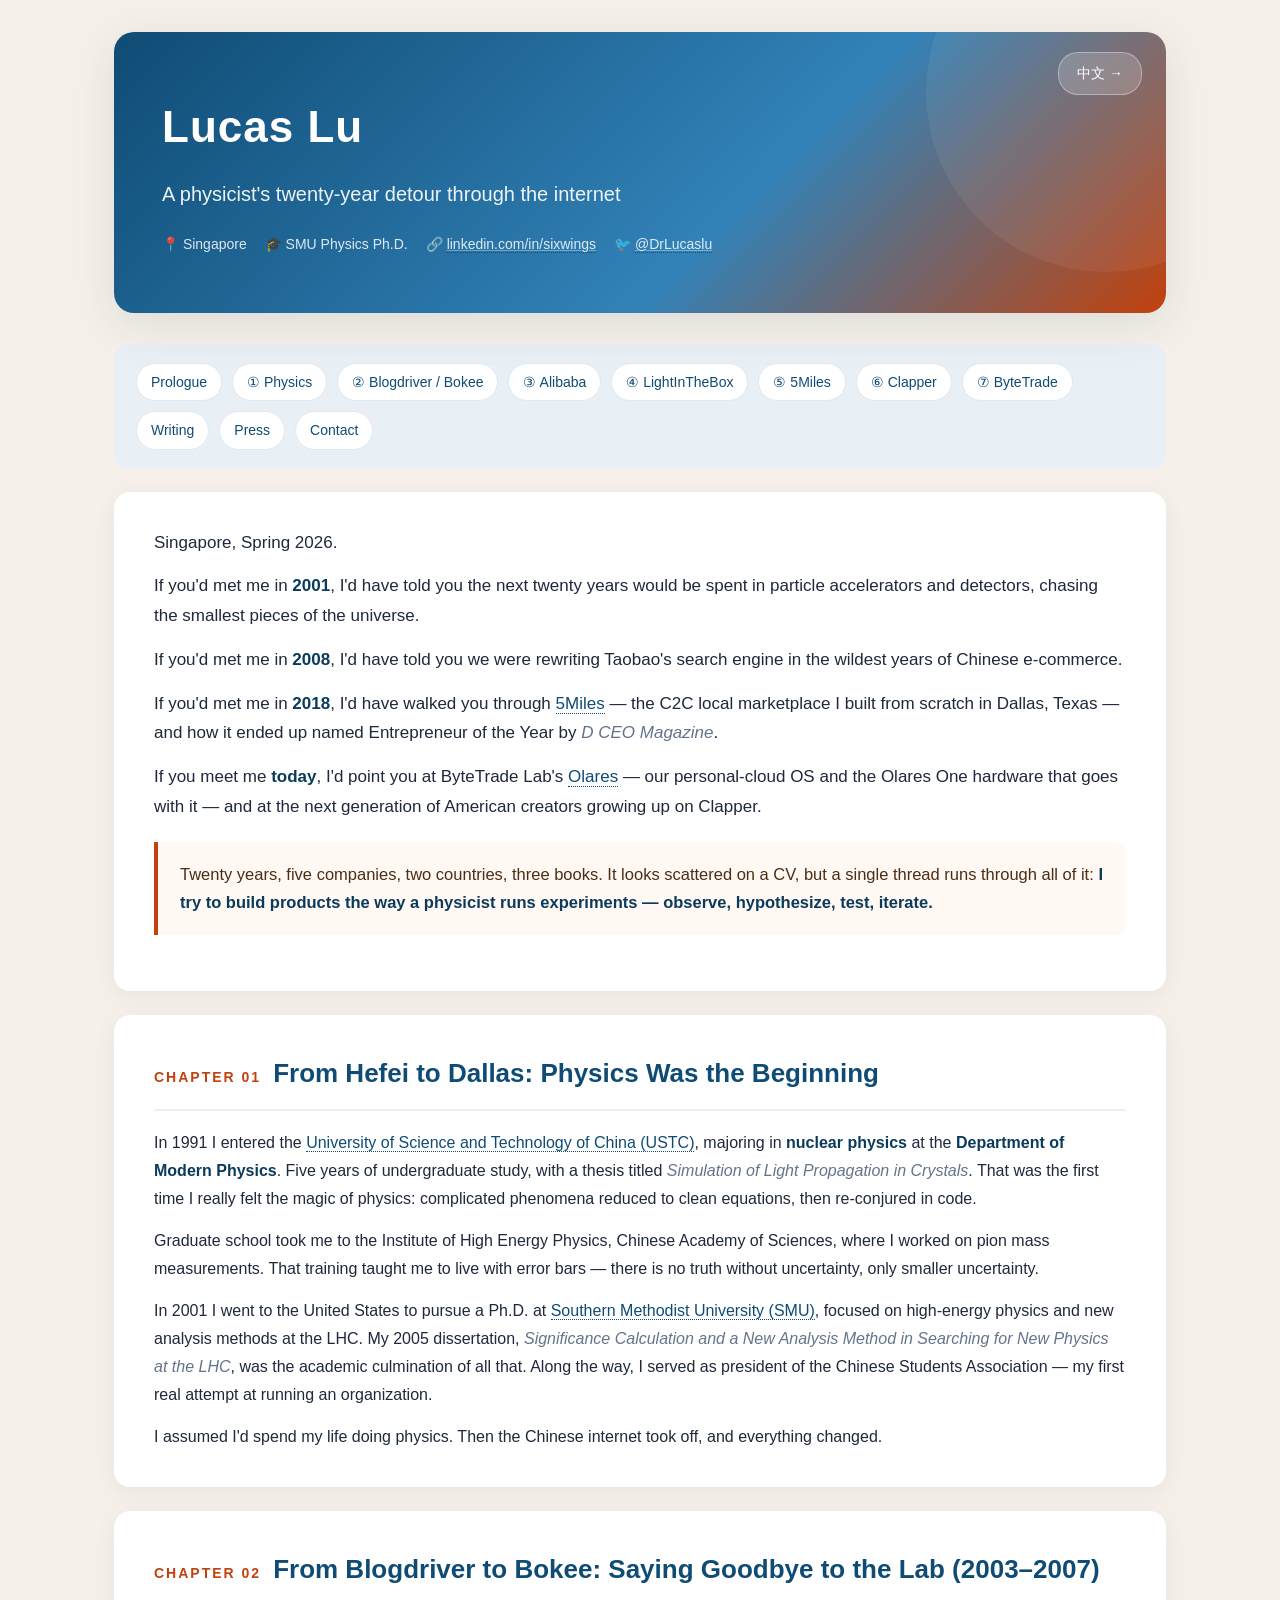
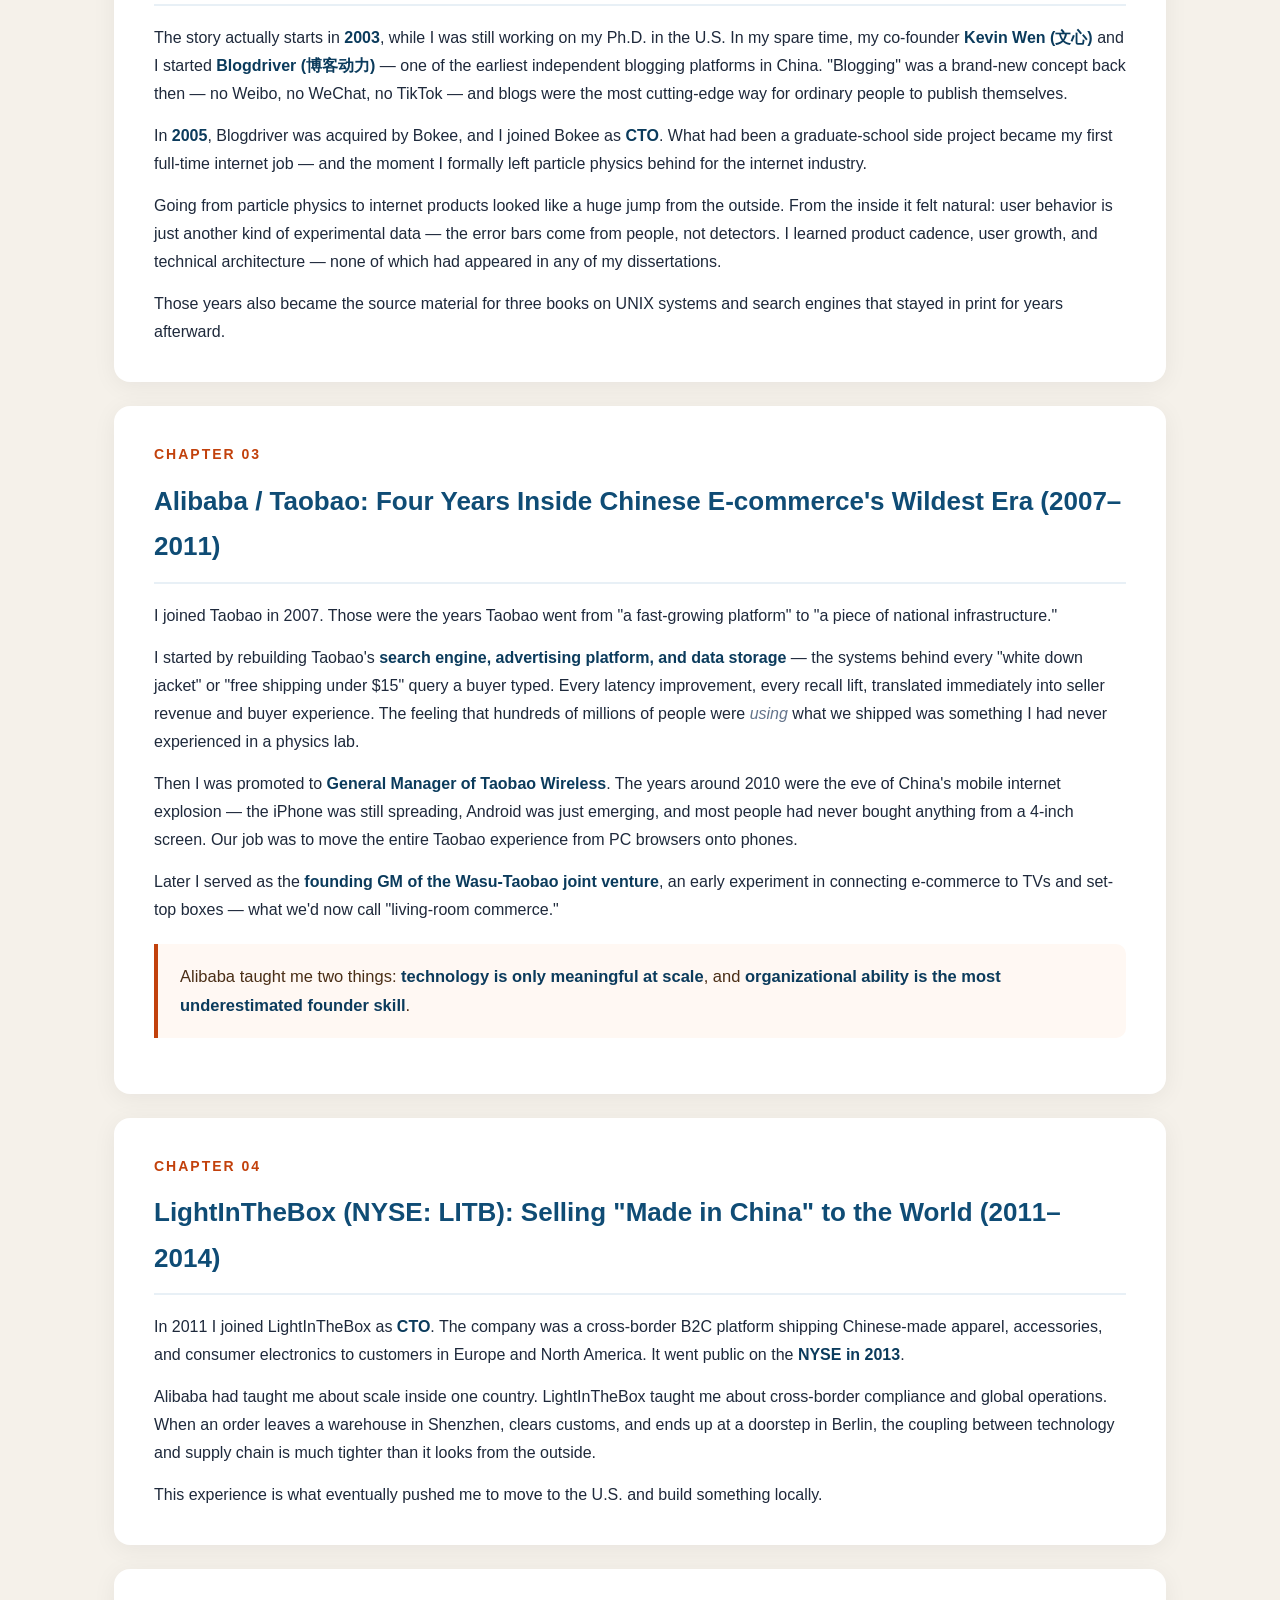
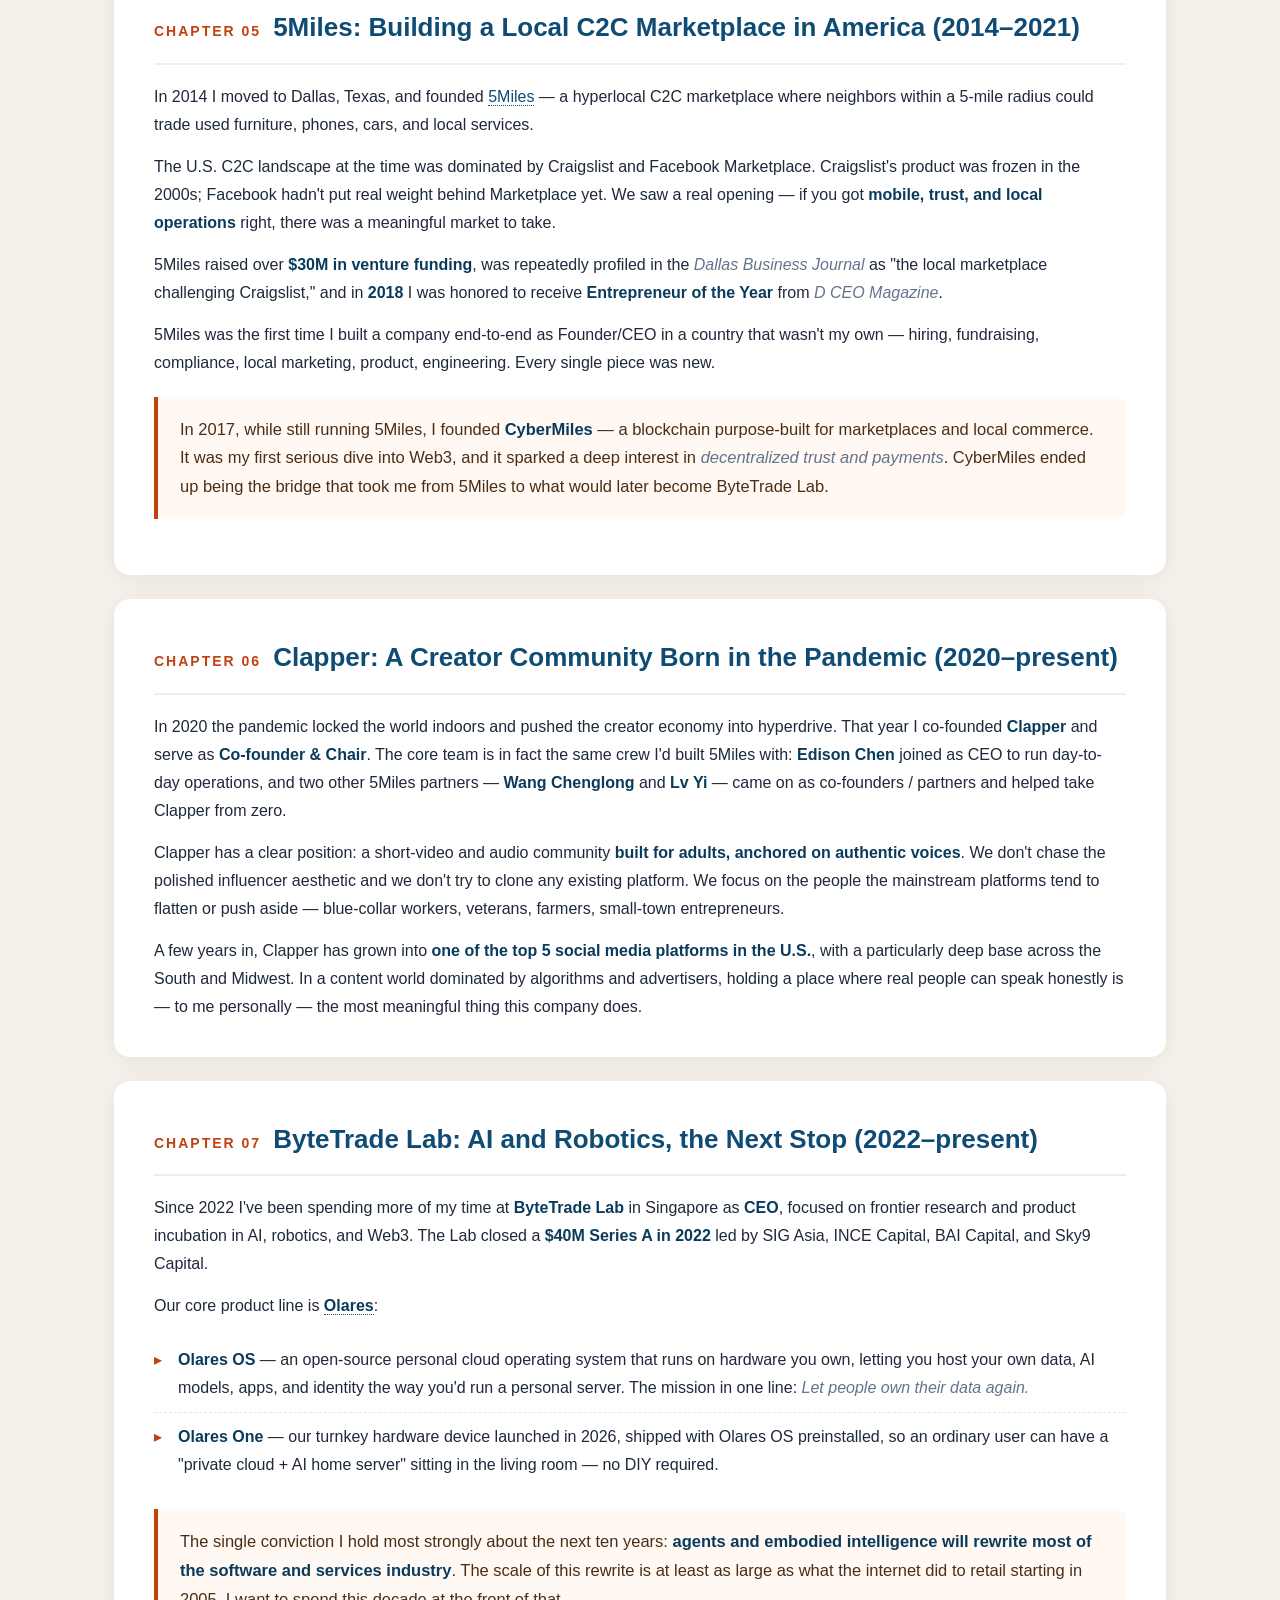
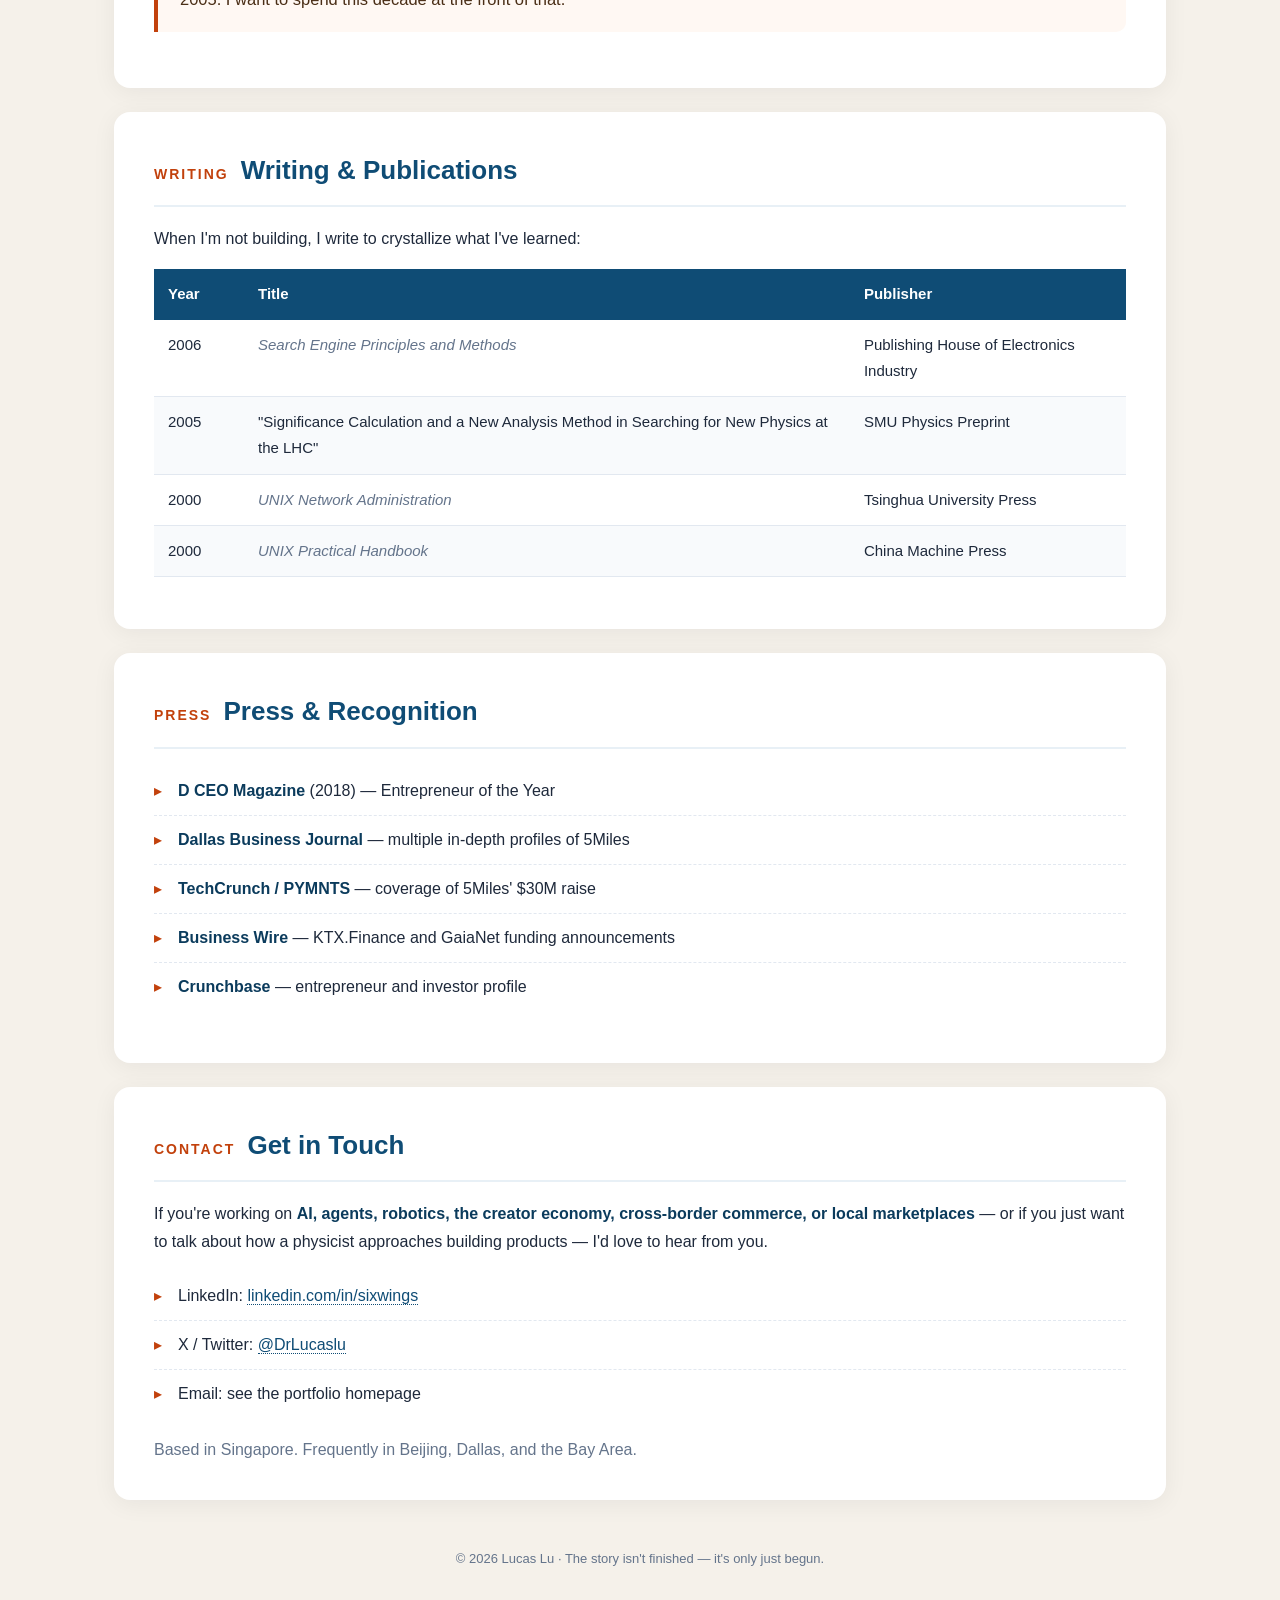
==== lucas_portfolio_en.html @ d69ab8c5 "Rewrite portfolio in storytelling form (zh + en) - New homepage (index.html) is the Chinese narrativ" ====
<!DOCTYPE html>
<html lang="en">
<head>
<meta charset="UTF-8">
<meta name="viewport" content="width=device-width, initial-scale=1.0">
<title>Lucas Lu — A Physicist's Twenty-Year Detour Through the Internet</title>
<style>
  :root {
    --bg: #f5f1ea;
    --card: #ffffff;
    --text: #1e293b;
    --muted: #64748b;
    --accent: #0f4c75;
    --accent-soft: #e8f0f6;
    --accent-2: #c2410c;
    --border: #e2e8f0;
    --shadow: 0 4px 24px rgba(15,23,42,0.06);
    --shadow-strong: 0 12px 48px rgba(15,23,42,0.10);
  }
  * { box-sizing: border-box; }
  html { scroll-behavior: smooth; }
  body {
    margin: 0;
    font-family: -apple-system, BlinkMacSystemFont, "Segoe UI", "PingFang SC", "Microsoft YaHei", "Noto Sans SC", sans-serif;
    background: var(--bg);
    color: var(--text);
    line-height: 1.75;
    font-size: 16px;
  }
  .container { max-width: 1100px; margin: 0 auto; padding: 32px 24px 80px; }

  .hero {
    background: linear-gradient(135deg, #0f4c75 0%, #3282b8 60%, #c2410c 100%);
    color: #fff;
    border-radius: 20px;
    padding: 56px 48px;
    box-shadow: var(--shadow-strong);
    margin-bottom: 32px;
    position: relative;
    overflow: hidden;
  }
  .hero::after {
    content: "";
    position: absolute;
    right: -120px;
    top: -120px;
    width: 360px;
    height: 360px;
    border-radius: 50%;
    background: rgba(255,255,255,0.06);
    pointer-events: none;
    z-index: 1;
  }
  .hero > * { position: relative; z-index: 2; }
  .hero h1 {
    font-size: 44px;
    margin: 0 0 12px;
    letter-spacing: 1px;
    font-weight: 700;
  }
  .hero .subtitle {
    font-size: 20px;
    opacity: 0.92;
    margin: 0 0 20px;
    font-weight: 300;
  }
  .hero .meta {
    font-size: 14px;
    opacity: 0.85;
    display: flex;
    flex-wrap: wrap;
    gap: 18px;
  }
  .hero .meta a {
    color: #fff;
    text-decoration: underline;
    text-decoration-color: rgba(255,255,255,0.4);
  }
  .lang-switch {
    position: absolute;
    top: 20px;
    right: 24px;
    font-size: 14px;
    z-index: 10;
  }
  .lang-switch a {
    color: #fff;
    text-decoration: none;
    background: rgba(255,255,255,0.18);
    padding: 8px 18px;
    border-radius: 20px;
    border: 1px solid rgba(255,255,255,0.35);
    backdrop-filter: blur(6px);
    cursor: pointer;
    display: inline-block;
    font-weight: 500;
    transition: all 0.2s ease;
  }
  .lang-switch a:hover {
    background: #fff;
    color: var(--accent);
    border-color: #fff;
    transform: translateY(-1px);
    box-shadow: 0 4px 12px rgba(0,0,0,0.18);
  }

  .card {
    background: var(--card);
    border-radius: 16px;
    padding: 36px 40px;
    box-shadow: var(--shadow);
    margin-bottom: 24px;
  }
  .card.intro p { font-size: 17px; }
  .card h2 {
    font-size: 26px;
    margin: 0 0 18px;
    color: var(--accent);
    border-bottom: 2px solid var(--accent-soft);
    padding-bottom: 12px;
    display: flex;
    align-items: baseline;
    gap: 12px;
    flex-wrap: wrap;
  }
  .chapter-num {
    font-size: 14px;
    color: var(--accent-2);
    font-weight: 600;
    letter-spacing: 2px;
  }
  .card p { margin: 0 0 14px; }
  .card p:last-child { margin-bottom: 0; }

  a { color: var(--accent); text-decoration: none; border-bottom: 1px dotted var(--accent); }
  a:hover { color: var(--accent-2); border-bottom-color: var(--accent-2); }

  strong { color: #0b3b5c; }
  em { color: var(--muted); font-style: italic; }

  .pull {
    border-left: 4px solid var(--accent-2);
    background: #fff8f3;
    padding: 18px 22px;
    margin: 20px 0;
    border-radius: 0 10px 10px 0;
    font-size: 16.5px;
    color: #4a2e16;
  }

  table {
    width: 100%;
    border-collapse: collapse;
    margin: 16px 0;
    font-size: 15px;
  }
  th {
    background: var(--accent);
    color: #fff;
    text-align: left;
    padding: 12px 14px;
    font-weight: 600;
  }
  td {
    padding: 12px 14px;
    border-bottom: 1px solid var(--border);
    vertical-align: top;
  }
  tr:nth-child(even) td { background: #f8fafc; }
  tr:hover td { background: var(--accent-soft); }

  ul.clean { list-style: none; padding-left: 0; }
  ul.clean li {
    padding: 10px 0 10px 24px;
    border-bottom: 1px dashed var(--border);
    position: relative;
  }
  ul.clean li::before {
    content: "▸";
    position: absolute;
    left: 0;
    color: var(--accent-2);
  }
  ul.clean li:last-child { border-bottom: none; }

  .toc {
    display: flex;
    flex-wrap: wrap;
    gap: 10px;
    padding: 18px 22px;
    background: var(--accent-soft);
    border-radius: 12px;
    margin-bottom: 24px;
    font-size: 14px;
  }
  .toc a {
    background: #fff;
    padding: 6px 14px;
    border-radius: 20px;
    border: 1px solid var(--border);
    color: var(--accent);
    text-decoration: none;
  }
  .toc a:hover { background: var(--accent); color: #fff; border-color: var(--accent); }

  .footer {
    text-align: center;
    color: var(--muted);
    font-size: 13px;
    padding: 24px 0 0;
  }

  @media (max-width: 700px) {
    .hero { padding: 36px 24px; }
    .hero h1 { font-size: 32px; }
    .hero .subtitle { font-size: 16px; }
    .card { padding: 24px 22px; }
    .card h2 { font-size: 22px; }
    .lang-switch { position: static; margin-bottom: 14px; }
  }
</style>
</head>
<body>
<div class="container">

  <header class="hero">
    <div class="lang-switch"><a href="lucas_portfolio_zh.html">中文 →</a></div>
    <h1>Lucas Lu</h1>
    <p class="subtitle">A physicist's twenty-year detour through the internet</p>
    <div class="meta">
      <span>📍 Singapore</span>
      <span>🎓 SMU Physics Ph.D.</span>
      <span>🔗 <a href="https://linkedin.com/in/sixwings/">linkedin.com/in/sixwings</a></span>
      <span>🐦 <a href="https://twitter.com/drlucaslu">@DrLucaslu</a></span>
    </div>
  </header>

  <nav class="toc">
    <a href="#prologue">Prologue</a>
    <a href="#ch1">① Physics</a>
    <a href="#ch2">② Blogdriver / Bokee</a>
    <a href="#ch3">③ Alibaba</a>
    <a href="#ch4">④ LightInTheBox</a>
    <a href="#ch5">⑤ 5Miles</a>
    <a href="#ch6">⑥ Clapper</a>
    <a href="#ch7">⑦ ByteTrade</a>
    <a href="#writing">Writing</a>
    <a href="#press">Press</a>
    <a href="#contact">Contact</a>
  </nav>

  <section class="card intro" id="prologue">
    <p>Singapore, Spring 2026.</p>
    <p>If you'd met me in <strong>2001</strong>, I'd have told you the next twenty years would be spent in particle accelerators and detectors, chasing the smallest pieces of the universe.</p>
    <p>If you'd met me in <strong>2008</strong>, I'd have told you we were rewriting Taobao's search engine in the wildest years of Chinese e-commerce.</p>
    <p>If you'd met me in <strong>2018</strong>, I'd have walked you through <a href="https://5miles.com">5Miles</a> — the C2C local marketplace I built from scratch in Dallas, Texas — and how it ended up named Entrepreneur of the Year by <em>D CEO Magazine</em>.</p>
    <p>If you meet me <strong>today</strong>, I'd point you at ByteTrade Lab's <a href="https://www.olares.com/">Olares</a> — our personal-cloud OS and the Olares One hardware that goes with it — and at the next generation of American creators growing up on Clapper.</p>
    <div class="pull">Twenty years, five companies, two countries, three books. It looks scattered on a CV, but a single thread runs through all of it: <strong>I try to build products the way a physicist runs experiments — observe, hypothesize, test, iterate.</strong></div>
  </section>

  <section class="card" id="ch1">
    <h2><span class="chapter-num">CHAPTER 01</span>From Hefei to Dallas: Physics Was the Beginning</h2>
    <p>In 1991 I entered the <a href="https://en.ustc.edu.cn/">University of Science and Technology of China (USTC)</a>, majoring in <strong>nuclear physics</strong> at the <strong>Department of Modern Physics</strong>. Five years of undergraduate study, with a thesis titled <em>Simulation of Light Propagation in Crystals</em>. That was the first time I really felt the magic of physics: complicated phenomena reduced to clean equations, then re-conjured in code.</p>
    <p>Graduate school took me to the Institute of High Energy Physics, Chinese Academy of Sciences, where I worked on pion mass measurements. That training taught me to live with error bars — there is no truth without uncertainty, only smaller uncertainty.</p>
    <p>In 2001 I went to the United States to pursue a Ph.D. at <a href="https://www.smu.edu/">Southern Methodist University (SMU)</a>, focused on high-energy physics and new analysis methods at the LHC. My 2005 dissertation, <em>Significance Calculation and a New Analysis Method in Searching for New Physics at the LHC</em>, was the academic culmination of all that. Along the way, I served as president of the Chinese Students Association — my first real attempt at running an organization.</p>
    <p>I assumed I'd spend my life doing physics. Then the Chinese internet took off, and everything changed.</p>
  </section>

  <section class="card" id="ch2">
    <h2><span class="chapter-num">CHAPTER 02</span>From Blogdriver to Bokee: Saying Goodbye to the Lab (2003–2007)</h2>
    <p>The story actually starts in <strong>2003</strong>, while I was still working on my Ph.D. in the U.S. In my spare time, my co-founder <strong>Kevin Wen (文心)</strong> and I started <strong>Blogdriver (博客动力)</strong> — one of the earliest independent blogging platforms in China. "Blogging" was a brand-new concept back then — no Weibo, no WeChat, no TikTok — and blogs were the most cutting-edge way for ordinary people to publish themselves.</p>
    <p>In <strong>2005</strong>, Blogdriver was acquired by Bokee, and I joined Bokee as <strong>CTO</strong>. What had been a graduate-school side project became my first full-time internet job — and the moment I formally left particle physics behind for the internet industry.</p>
    <p>Going from particle physics to internet products looked like a huge jump from the outside. From the inside it felt natural: user behavior is just another kind of experimental data — the error bars come from people, not detectors. I learned product cadence, user growth, and technical architecture — none of which had appeared in any of my dissertations.</p>
    <p>Those years also became the source material for three books on UNIX systems and search engines that stayed in print for years afterward.</p>
  </section>

  <section class="card" id="ch3">
    <h2><span class="chapter-num">CHAPTER 03</span>Alibaba / Taobao: Four Years Inside Chinese E-commerce's Wildest Era (2007–2011)</h2>
    <p>I joined Taobao in 2007. Those were the years Taobao went from "a fast-growing platform" to "a piece of national infrastructure."</p>
    <p>I started by rebuilding Taobao's <strong>search engine, advertising platform, and data storage</strong> — the systems behind every "white down jacket" or "free shipping under $15" query a buyer typed. Every latency improvement, every recall lift, translated immediately into seller revenue and buyer experience. The feeling that hundreds of millions of people were <em>using</em> what we shipped was something I had never experienced in a physics lab.</p>
    <p>Then I was promoted to <strong>General Manager of Taobao Wireless</strong>. The years around 2010 were the eve of China's mobile internet explosion — the iPhone was still spreading, Android was just emerging, and most people had never bought anything from a 4-inch screen. Our job was to move the entire Taobao experience from PC browsers onto phones.</p>
    <p>Later I served as the <strong>founding GM of the Wasu-Taobao joint venture</strong>, an early experiment in connecting e-commerce to TVs and set-top boxes — what we'd now call "living-room commerce."</p>
    <div class="pull">Alibaba taught me two things: <strong>technology is only meaningful at scale</strong>, and <strong>organizational ability is the most underestimated founder skill</strong>.</div>
  </section>

  <section class="card" id="ch4">
    <h2><span class="chapter-num">CHAPTER 04</span>LightInTheBox (NYSE: LITB): Selling "Made in China" to the World (2011–2014)</h2>
    <p>In 2011 I joined LightInTheBox as <strong>CTO</strong>. The company was a cross-border B2C platform shipping Chinese-made apparel, accessories, and consumer electronics to customers in Europe and North America. It went public on the <strong>NYSE in 2013</strong>.</p>
    <p>Alibaba had taught me about scale inside one country. LightInTheBox taught me about cross-border compliance and global operations. When an order leaves a warehouse in Shenzhen, clears customs, and ends up at a doorstep in Berlin, the coupling between technology and supply chain is much tighter than it looks from the outside.</p>
    <p>This experience is what eventually pushed me to move to the U.S. and build something locally.</p>
  </section>

  <section class="card" id="ch5">
    <h2><span class="chapter-num">CHAPTER 05</span>5Miles: Building a Local C2C Marketplace in America (2014–2021)</h2>
    <p>In 2014 I moved to Dallas, Texas, and founded <a href="https://5miles.com">5Miles</a> — a hyperlocal C2C marketplace where neighbors within a 5-mile radius could trade used furniture, phones, cars, and local services.</p>
    <p>The U.S. C2C landscape at the time was dominated by Craigslist and Facebook Marketplace. Craigslist's product was frozen in the 2000s; Facebook hadn't put real weight behind Marketplace yet. We saw a real opening — if you got <strong>mobile, trust, and local operations</strong> right, there was a meaningful market to take.</p>
    <p>5Miles raised over <strong>$30M in venture funding</strong>, was repeatedly profiled in the <em>Dallas Business Journal</em> as "the local marketplace challenging Craigslist," and in <strong>2018</strong> I was honored to receive <strong>Entrepreneur of the Year</strong> from <em>D CEO Magazine</em>.</p>
    <p>5Miles was the first time I built a company end-to-end as Founder/CEO in a country that wasn't my own — hiring, fundraising, compliance, local marketing, product, engineering. Every single piece was new.</p>
    <div class="pull">In 2017, while still running 5Miles, I founded <strong>CyberMiles</strong> — a blockchain purpose-built for marketplaces and local commerce. It was my first serious dive into Web3, and it sparked a deep interest in <em>decentralized trust and payments</em>. CyberMiles ended up being the bridge that took me from 5Miles to what would later become ByteTrade Lab.</div>
  </section>

  <section class="card" id="ch6">
    <h2><span class="chapter-num">CHAPTER 06</span>Clapper: A Creator Community Born in the Pandemic (2020–present)</h2>
    <p>In 2020 the pandemic locked the world indoors and pushed the creator economy into hyperdrive. That year I co-founded <strong>Clapper</strong> and serve as <strong>Co-founder & Chair</strong>. The core team is in fact the same crew I'd built 5Miles with: <strong>Edison Chen</strong> joined as CEO to run day-to-day operations, and two other 5Miles partners — <strong>Wang Chenglong</strong> and <strong>Lv Yi</strong> — came on as co-founders / partners and helped take Clapper from zero.</p>
    <p>Clapper has a clear position: a short-video and audio community <strong>built for adults, anchored on authentic voices</strong>. We don't chase the polished influencer aesthetic and we don't try to clone any existing platform. We focus on the people the mainstream platforms tend to flatten or push aside — blue-collar workers, veterans, farmers, small-town entrepreneurs.</p>
    <p>A few years in, Clapper has grown into <strong>one of the top 5 social media platforms in the U.S.</strong>, with a particularly deep base across the South and Midwest. In a content world dominated by algorithms and advertisers, holding a place where real people can speak honestly is — to me personally — the most meaningful thing this company does.</p>
  </section>

  <section class="card" id="ch7">
    <h2><span class="chapter-num">CHAPTER 07</span>ByteTrade Lab: AI and Robotics, the Next Stop (2022–present)</h2>
    <p>Since 2022 I've been spending more of my time at <strong>ByteTrade Lab</strong> in Singapore as <strong>CEO</strong>, focused on frontier research and product incubation in AI, robotics, and Web3. The Lab closed a <strong>$40M Series A in 2022</strong> led by SIG Asia, INCE Capital, BAI Capital, and Sky9 Capital.</p>
    <p>Our core product line is <a href="https://www.olares.com/"><strong>Olares</strong></a>:</p>
    <ul class="clean">
      <li><strong>Olares OS</strong> — an open-source personal cloud operating system that runs on hardware you own, letting you host your own data, AI models, apps, and identity the way you'd run a personal server. The mission in one line: <em>Let people own their data again.</em></li>
      <li><strong>Olares One</strong> — our turnkey hardware device launched in 2026, shipped with Olares OS preinstalled, so an ordinary user can have a "private cloud + AI home server" sitting in the living room — no DIY required.</li>
    </ul>
    <div class="pull">The single conviction I hold most strongly about the next ten years: <strong>agents and embodied intelligence will rewrite most of the software and services industry</strong>. The scale of this rewrite is at least as large as what the internet did to retail starting in 2005. I want to spend this decade at the front of that.</div>
  </section>

  <section class="card" id="writing">
    <h2><span class="chapter-num">WRITING</span>Writing & Publications</h2>
    <p>When I'm not building, I write to crystallize what I've learned:</p>
    <table>
      <thead>
        <tr><th style="width:90px">Year</th><th>Title</th><th>Publisher</th></tr>
      </thead>
      <tbody>
        <tr><td>2006</td><td><em>Search Engine Principles and Methods</em></td><td>Publishing House of Electronics Industry</td></tr>
        <tr><td>2005</td><td>"Significance Calculation and a New Analysis Method in Searching for New Physics at the LHC"</td><td>SMU Physics Preprint</td></tr>
        <tr><td>2000</td><td><em>UNIX Network Administration</em></td><td>Tsinghua University Press</td></tr>
        <tr><td>2000</td><td><em>UNIX Practical Handbook</em></td><td>China Machine Press</td></tr>
      </tbody>
    </table>
  </section>

  <section class="card" id="press">
    <h2><span class="chapter-num">PRESS</span>Press & Recognition</h2>
    <ul class="clean">
      <li><strong>D CEO Magazine</strong> (2018) — Entrepreneur of the Year</li>
      <li><strong>Dallas Business Journal</strong> — multiple in-depth profiles of 5Miles</li>
      <li><strong>TechCrunch / PYMNTS</strong> — coverage of 5Miles' $30M raise</li>
      <li><strong>Business Wire</strong> — KTX.Finance and GaiaNet funding announcements</li>
      <li><strong>Crunchbase</strong> — entrepreneur and investor profile</li>
    </ul>
  </section>

  <section class="card" id="contact">
    <h2><span class="chapter-num">CONTACT</span>Get in Touch</h2>
    <p>If you're working on <strong>AI, agents, robotics, the creator economy, cross-border commerce, or local marketplaces</strong> — or if you just want to talk about how a physicist approaches building products — I'd love to hear from you.</p>
    <ul class="clean">
      <li>LinkedIn: <a href="https://linkedin.com/in/sixwings/">linkedin.com/in/sixwings</a></li>
      <li>X / Twitter: <a href="https://twitter.com/drlucaslu">@DrLucaslu</a></li>
      <li>Email: see the portfolio homepage</li>
    </ul>
    <p style="margin-top:18px; color:var(--muted);">Based in Singapore. Frequently in Beijing, Dallas, and the Bay Area.</p>
  </section>

  <p class="footer">© 2026 Lucas Lu · The story isn't finished — it's only just begun.</p>
</div>
</body>
</html>
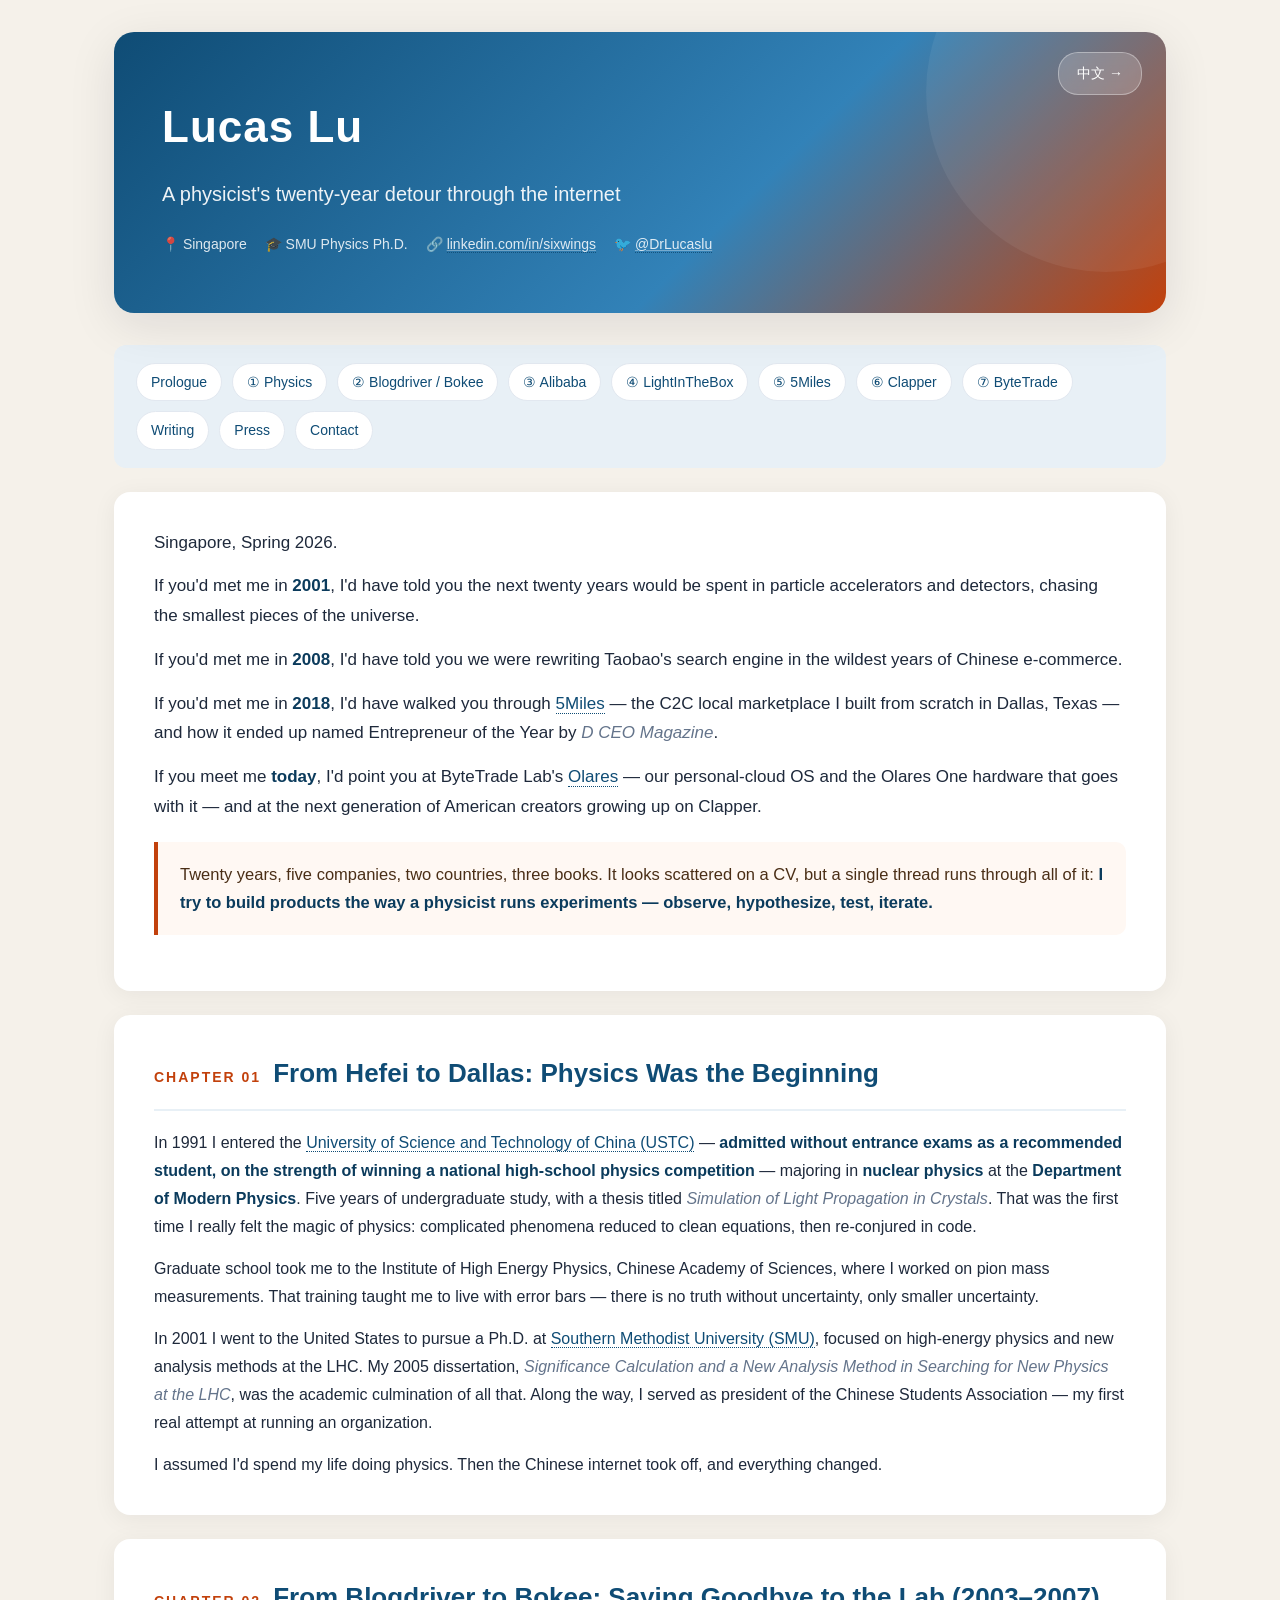
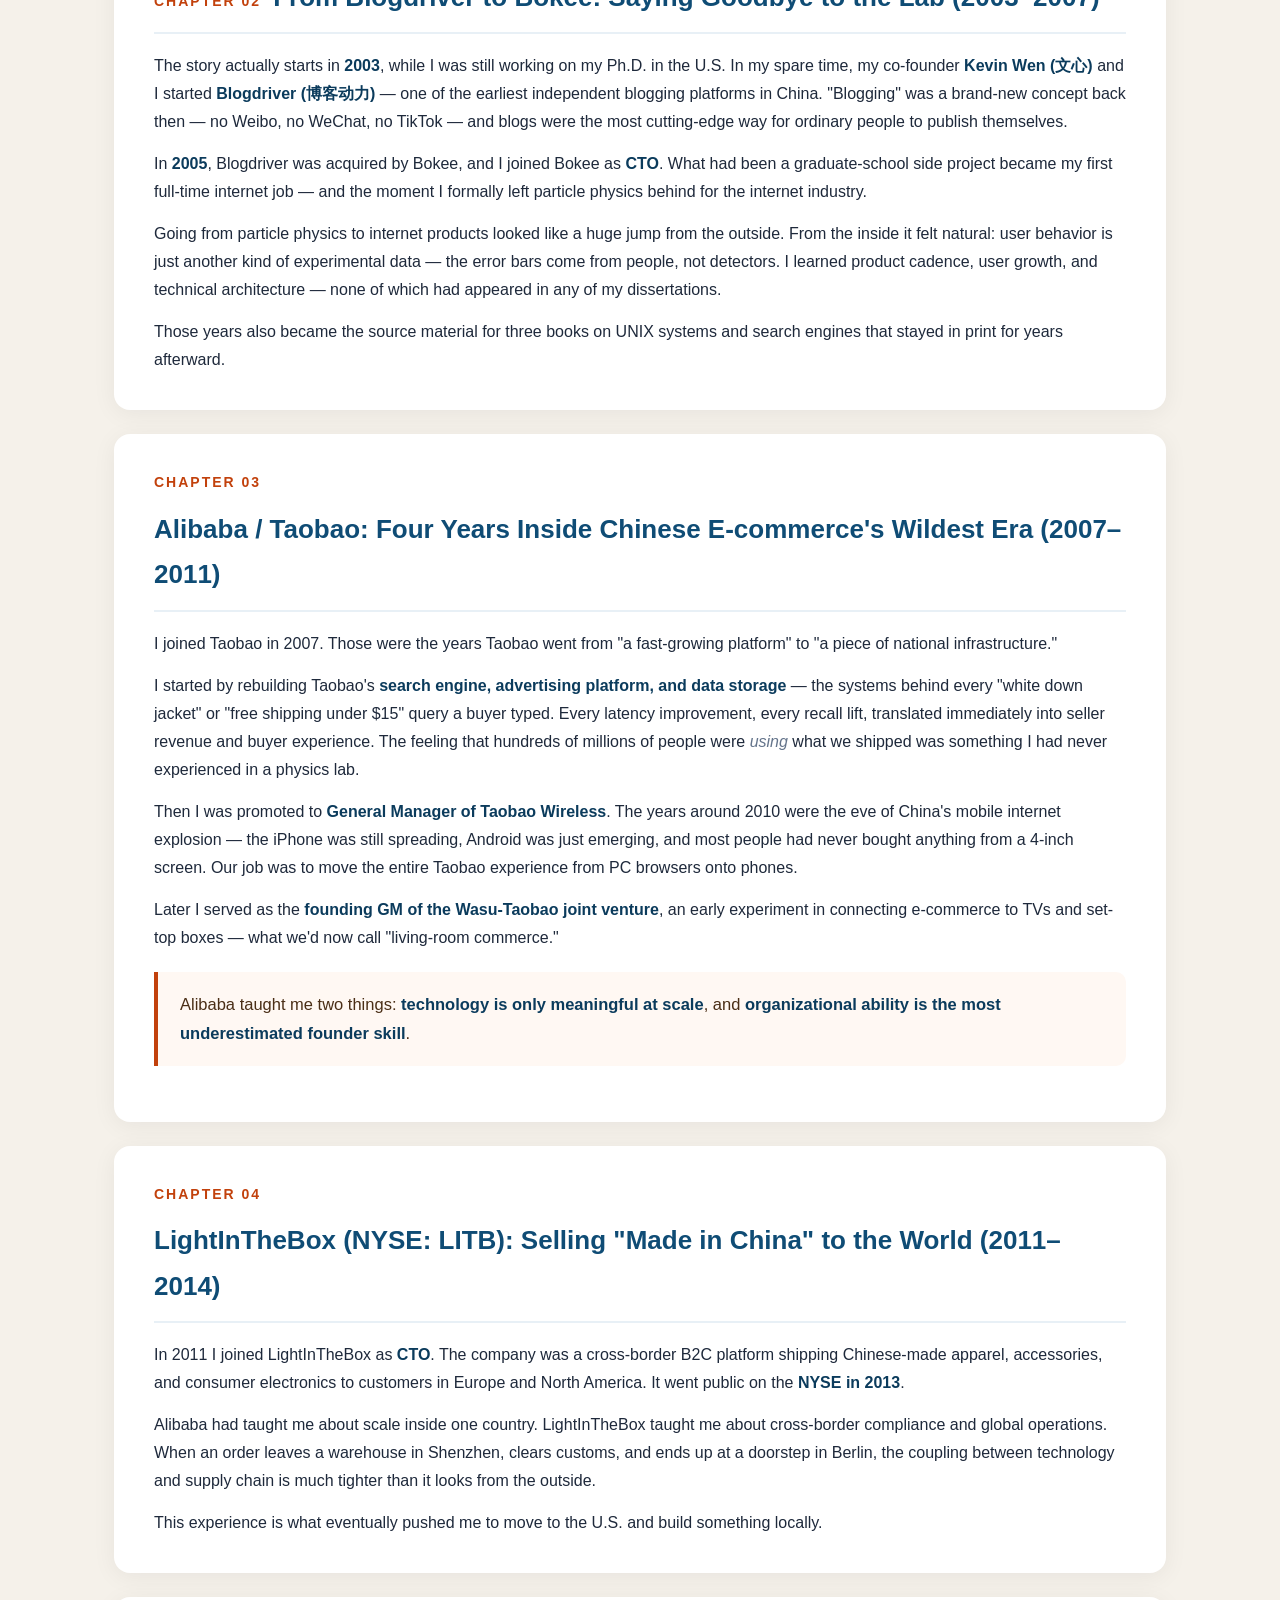
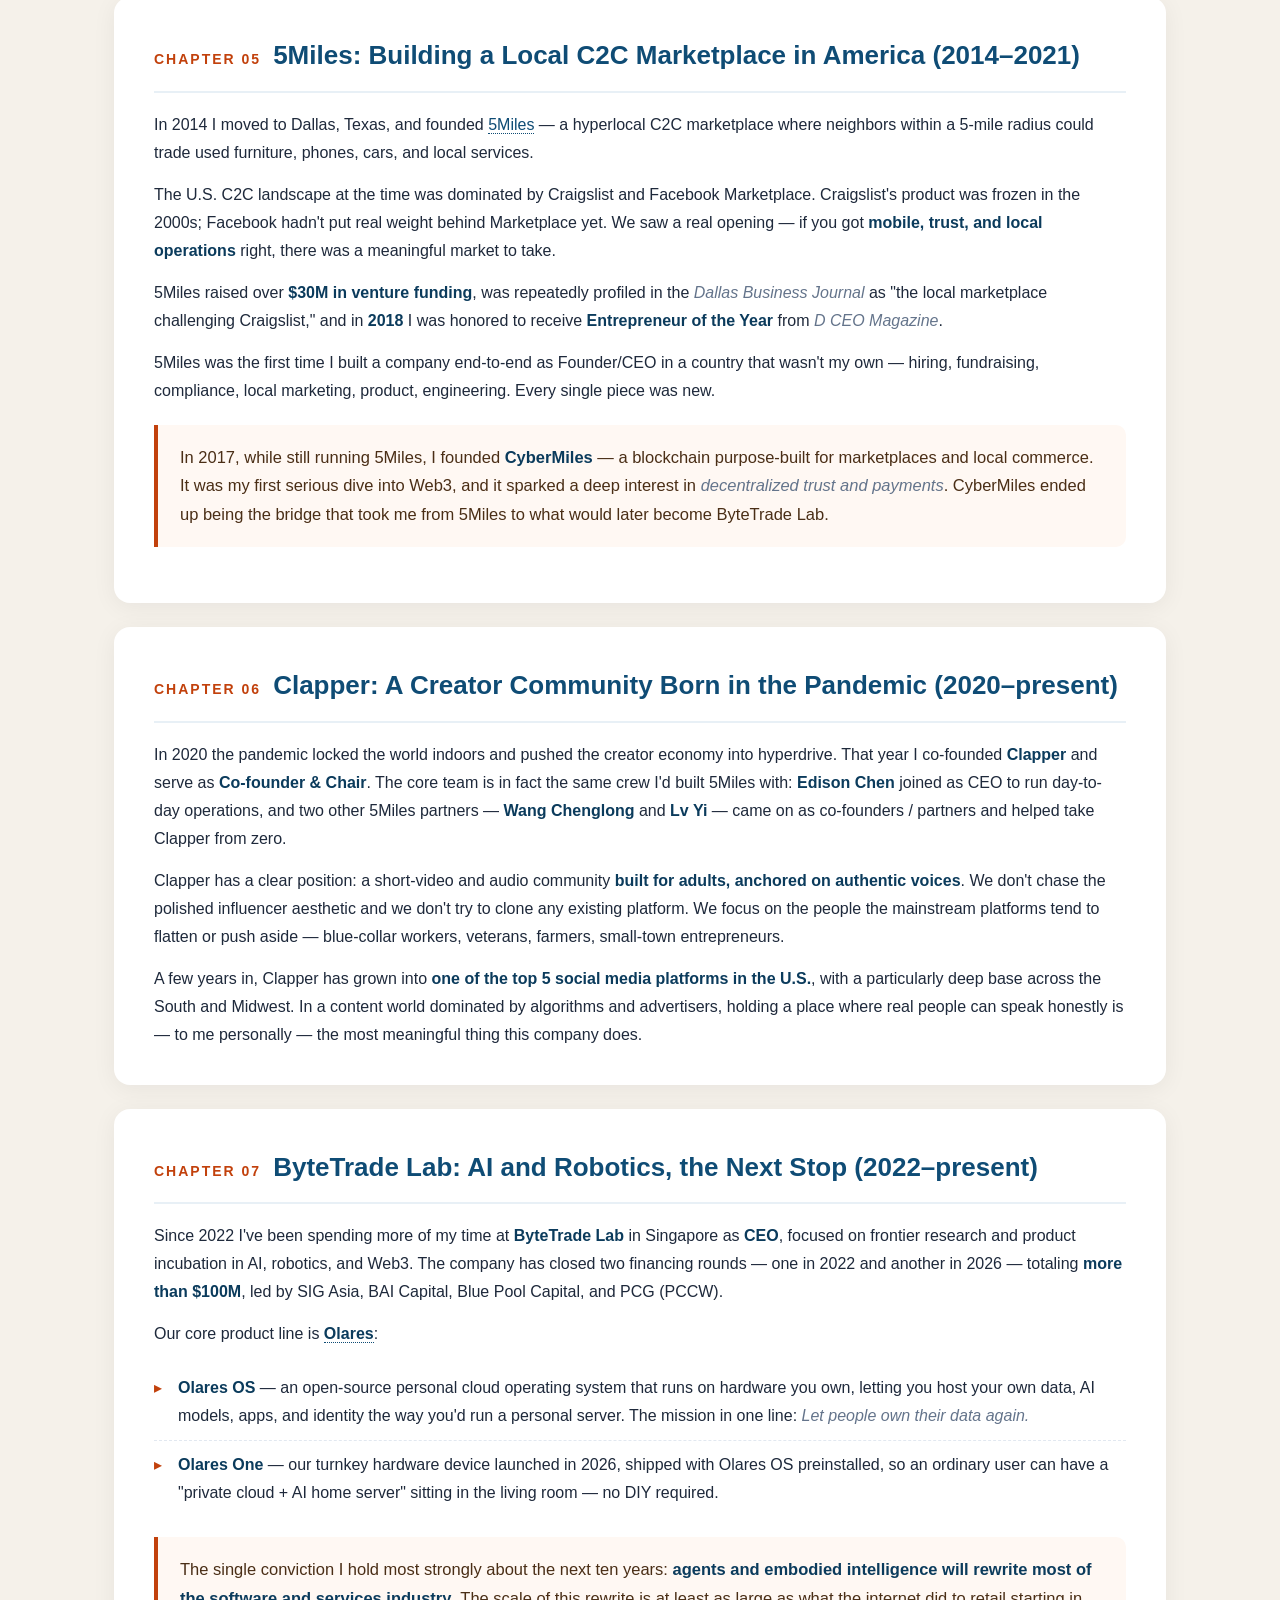
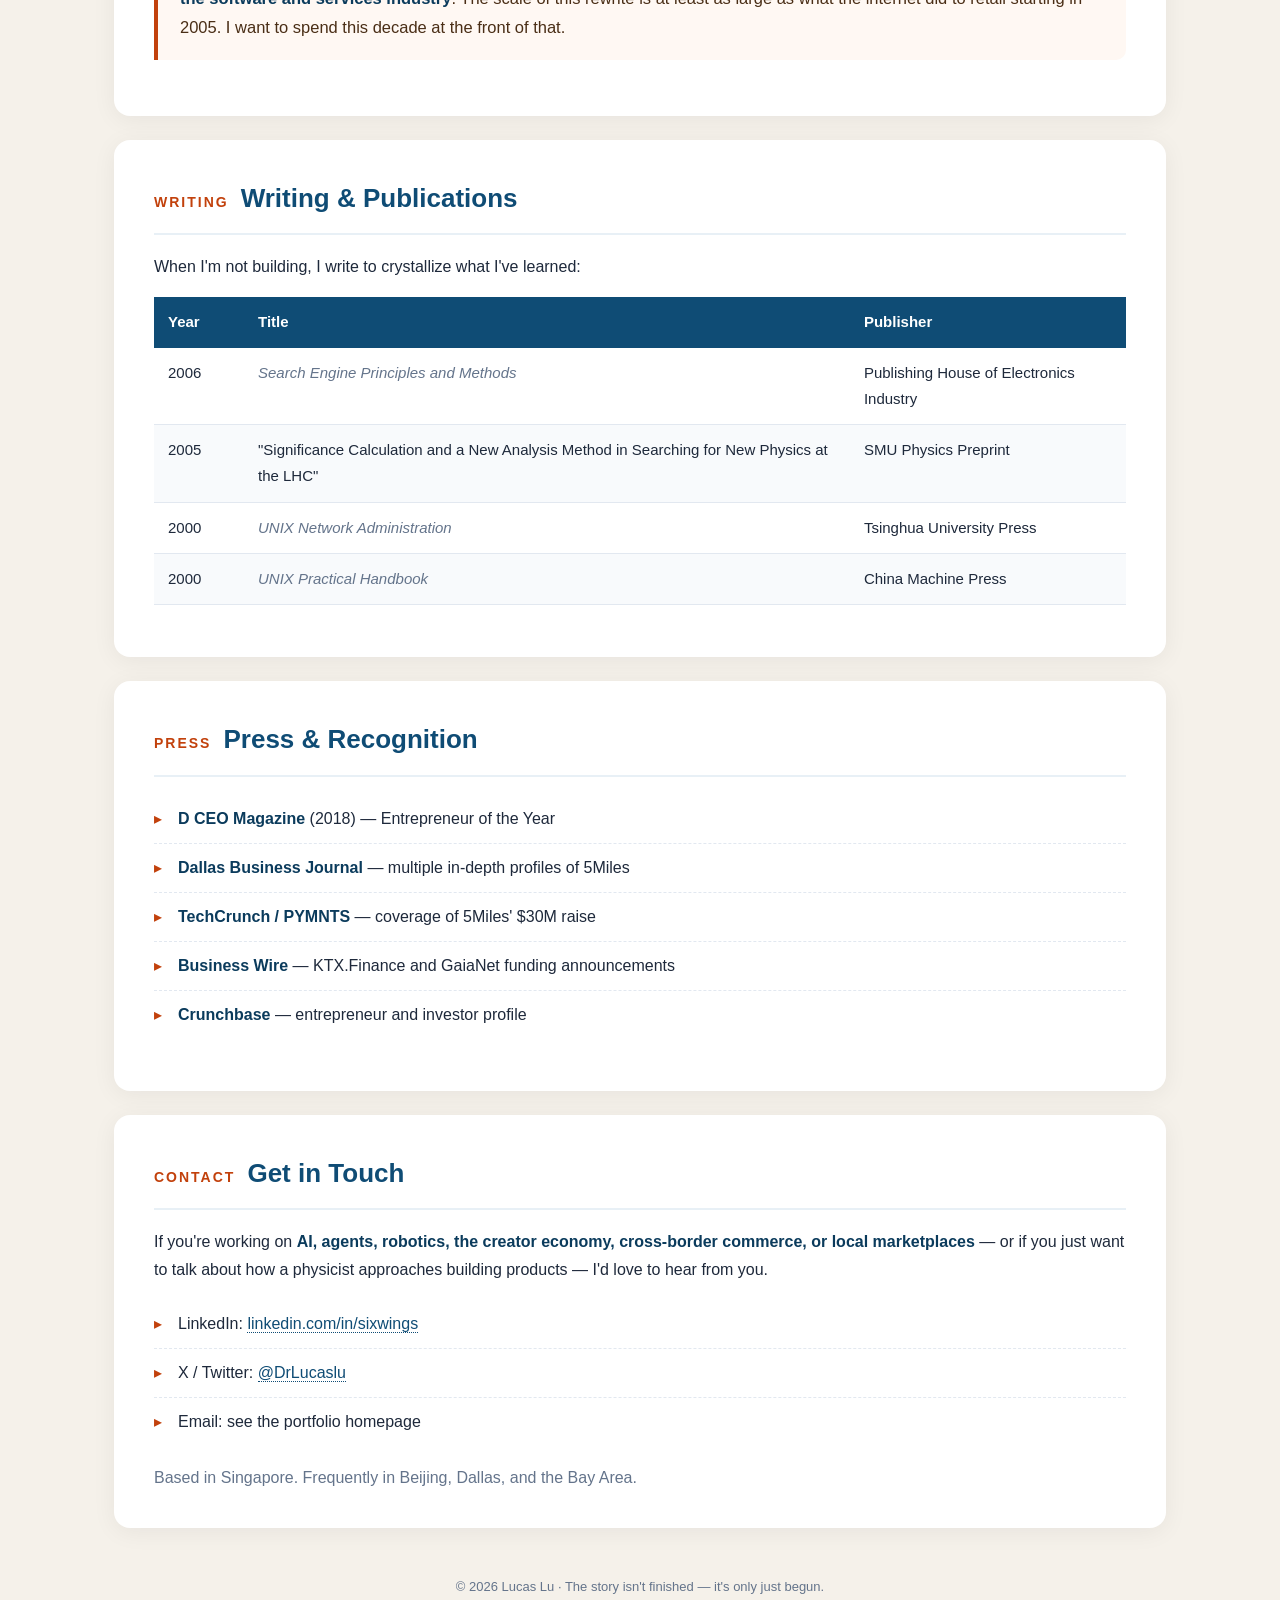
==== commit 2e41857d: "Update ByteTrade Lab funding details and USTC admission note - Replace single $40M Series A line wit" ====
--- a/lucas_portfolio_en.html
+++ b/lucas_portfolio_en.html
@@ -260,7 +260,7 @@
 
   <section class="card" id="ch1">
     <h2><span class="chapter-num">CHAPTER 01</span>From Hefei to Dallas: Physics Was the Beginning</h2>
-    <p>In 1991 I entered the <a href="https://en.ustc.edu.cn/">University of Science and Technology of China (USTC)</a>, majoring in <strong>nuclear physics</strong> at the <strong>Department of Modern Physics</strong>. Five years of undergraduate study, with a thesis titled <em>Simulation of Light Propagation in Crystals</em>. That was the first time I really felt the magic of physics: complicated phenomena reduced to clean equations, then re-conjured in code.</p>
+    <p>In 1991 I entered the <a href="https://en.ustc.edu.cn/">University of Science and Technology of China (USTC)</a> — <strong>admitted without entrance exams as a recommended student, on the strength of winning a national high-school physics competition</strong> — majoring in <strong>nuclear physics</strong> at the <strong>Department of Modern Physics</strong>. Five years of undergraduate study, with a thesis titled <em>Simulation of Light Propagation in Crystals</em>. That was the first time I really felt the magic of physics: complicated phenomena reduced to clean equations, then re-conjured in code.</p>
     <p>Graduate school took me to the Institute of High Energy Physics, Chinese Academy of Sciences, where I worked on pion mass measurements. That training taught me to live with error bars — there is no truth without uncertainty, only smaller uncertainty.</p>
     <p>In 2001 I went to the United States to pursue a Ph.D. at <a href="https://www.smu.edu/">Southern Methodist University (SMU)</a>, focused on high-energy physics and new analysis methods at the LHC. My 2005 dissertation, <em>Significance Calculation and a New Analysis Method in Searching for New Physics at the LHC</em>, was the academic culmination of all that. Along the way, I served as president of the Chinese Students Association — my first real attempt at running an organization.</p>
     <p>I assumed I'd spend my life doing physics. Then the Chinese internet took off, and everything changed.</p>
@@ -308,7 +308,7 @@
 
   <section class="card" id="ch7">
     <h2><span class="chapter-num">CHAPTER 07</span>ByteTrade Lab: AI and Robotics, the Next Stop (2022–present)</h2>
-    <p>Since 2022 I've been spending more of my time at <strong>ByteTrade Lab</strong> in Singapore as <strong>CEO</strong>, focused on frontier research and product incubation in AI, robotics, and Web3. The Lab closed a <strong>$40M Series A in 2022</strong> led by SIG Asia, INCE Capital, BAI Capital, and Sky9 Capital.</p>
+    <p>Since 2022 I've been spending more of my time at <strong>ByteTrade Lab</strong> in Singapore as <strong>CEO</strong>, focused on frontier research and product incubation in AI, robotics, and Web3. The company has closed two financing rounds — one in 2022 and another in 2026 — totaling <strong>more than $100M</strong>, led by SIG Asia, BAI Capital, Blue Pool Capital, and PCG (PCCW).</p>
     <p>Our core product line is <a href="https://www.olares.com/"><strong>Olares</strong></a>:</p>
     <ul class="clean">
       <li><strong>Olares OS</strong> — an open-source personal cloud operating system that runs on hardware you own, letting you host your own data, AI models, apps, and identity the way you'd run a personal server. The mission in one line: <em>Let people own their data again.</em></li>
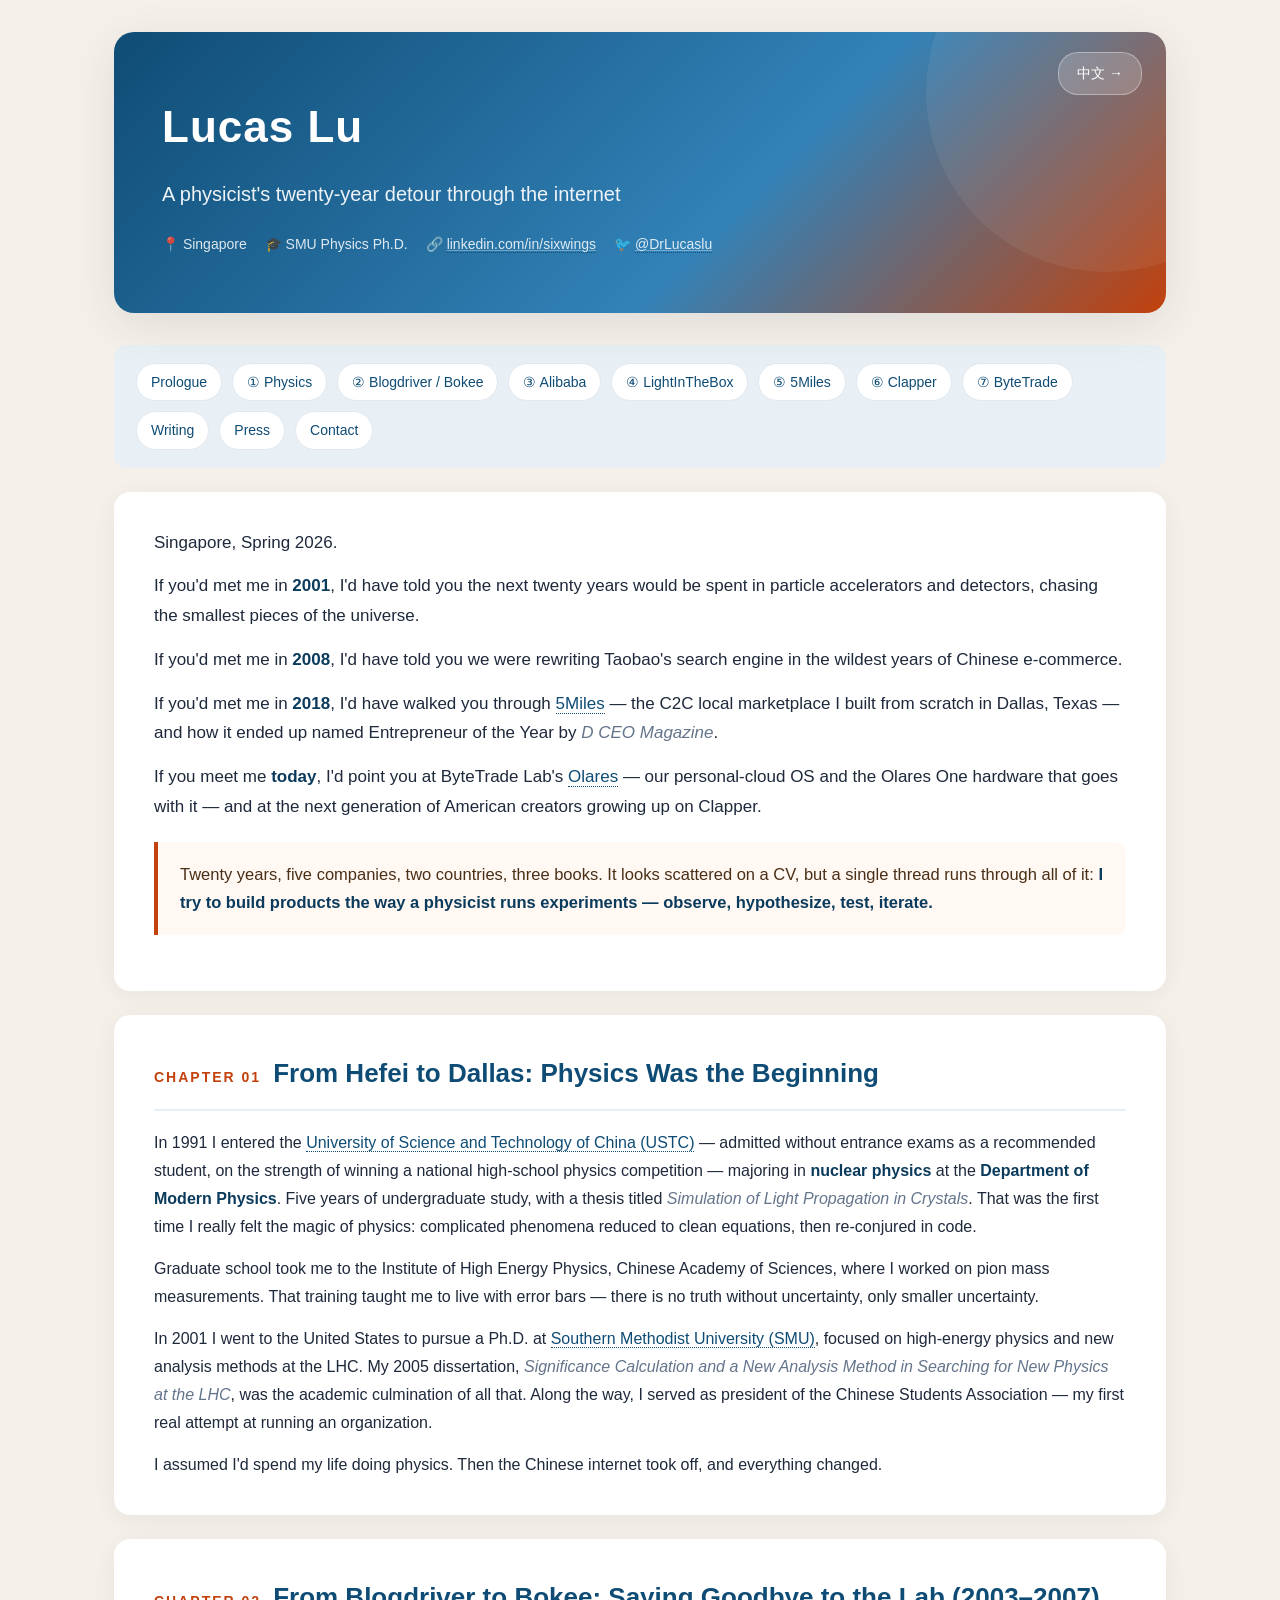
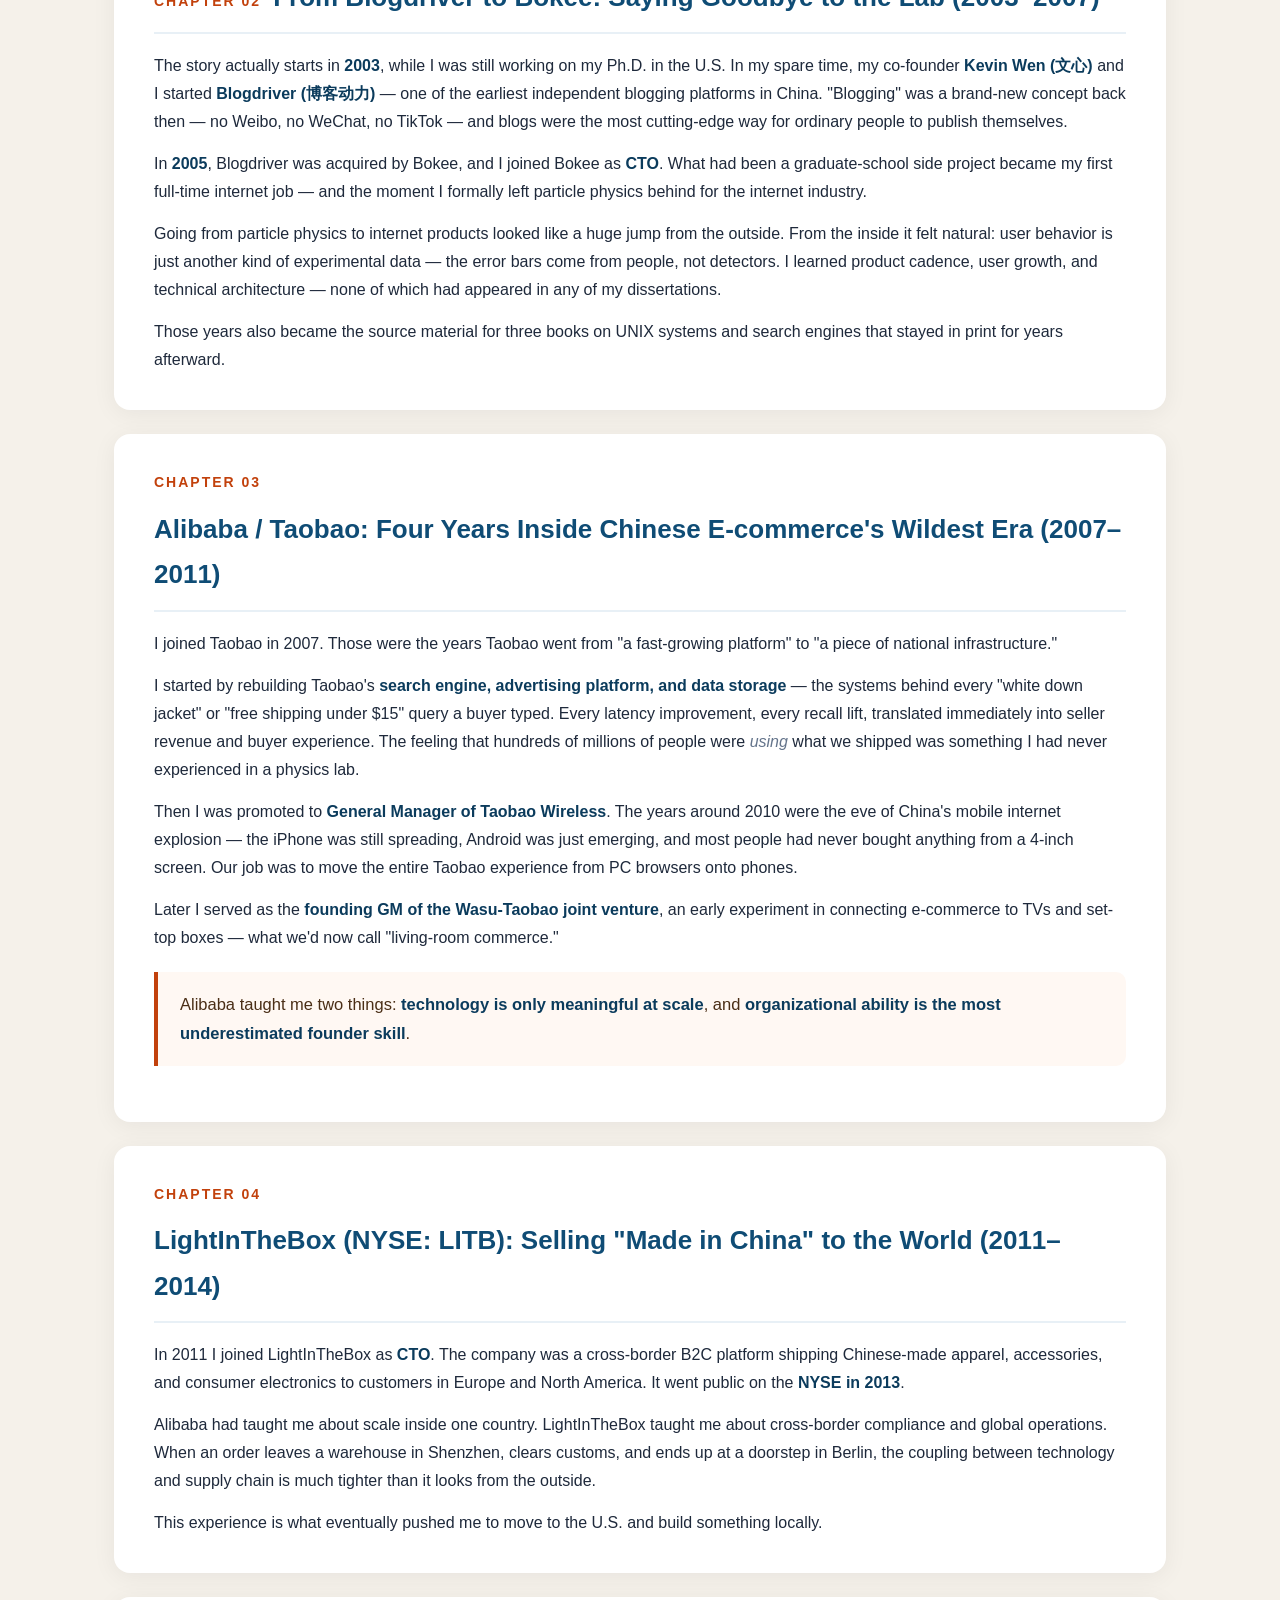
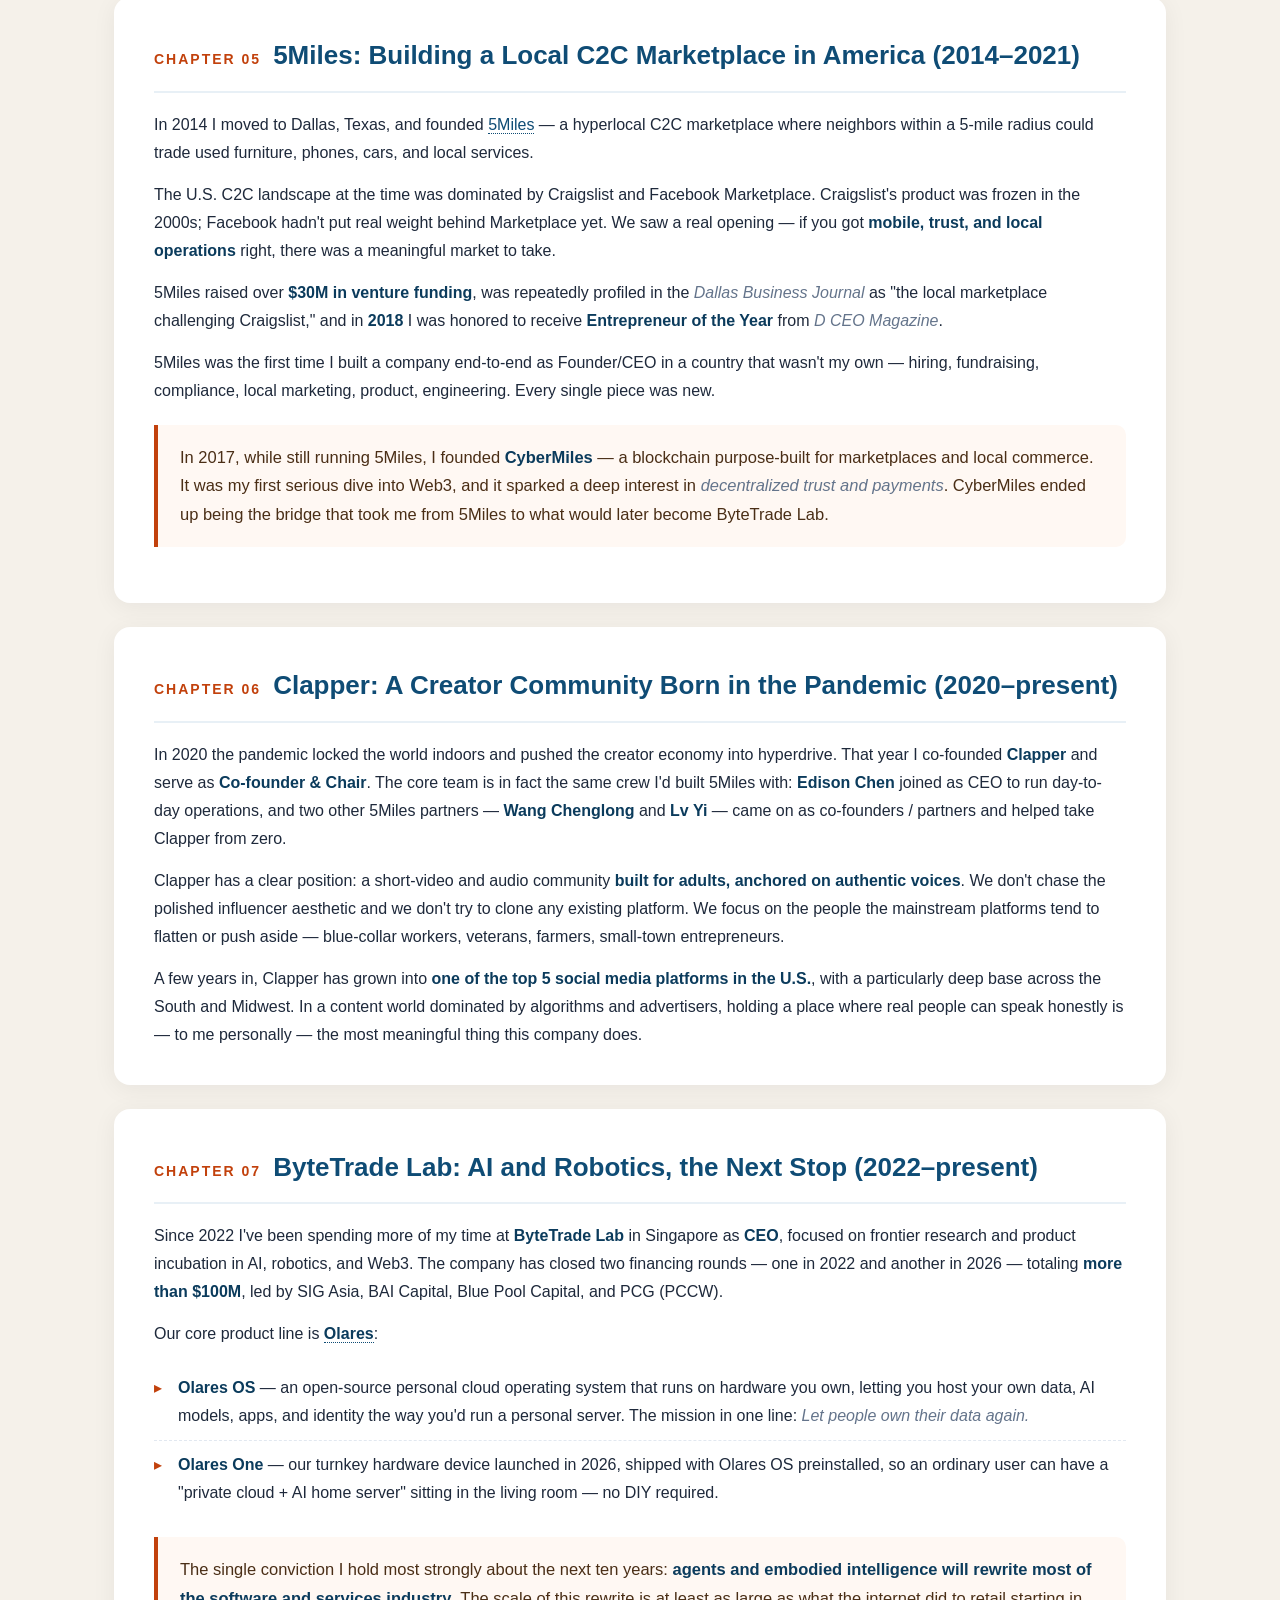
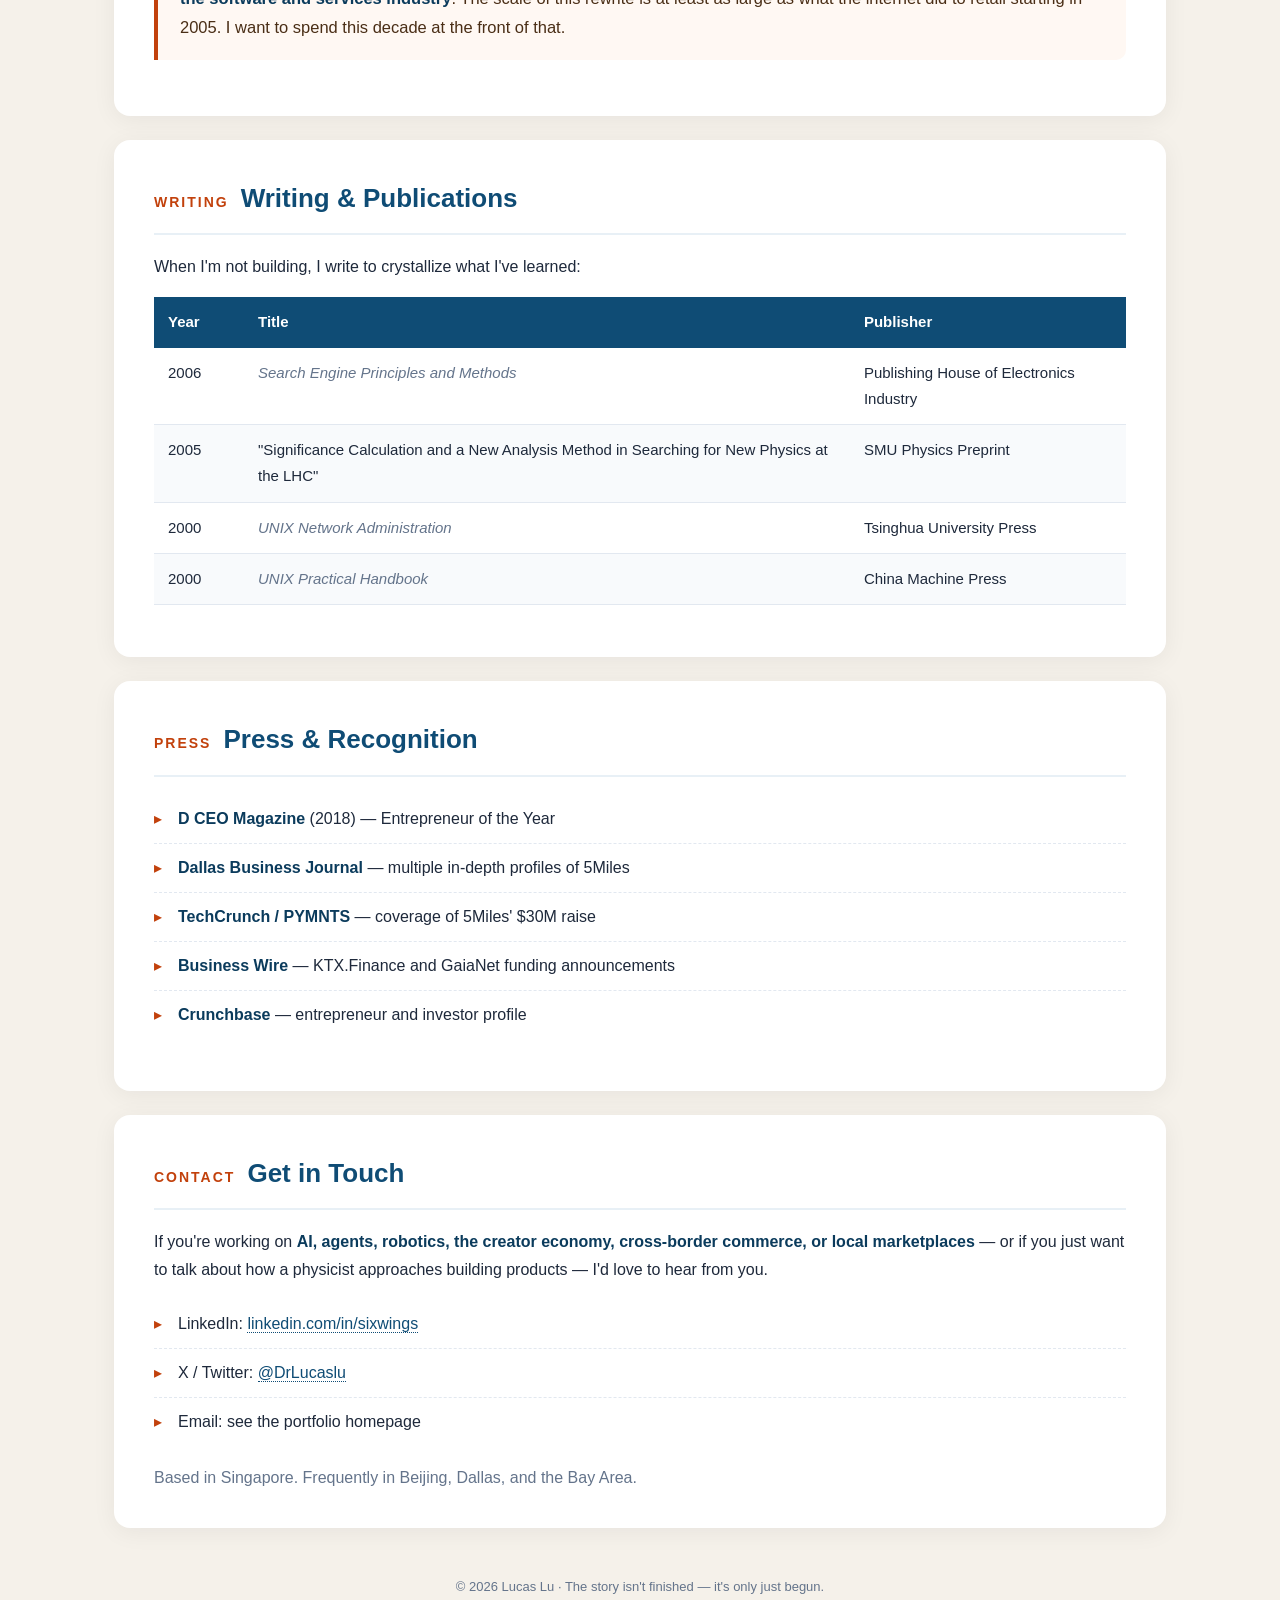
==== commit 7531493b: "Remove bold emphasis from USTC admission note The bolded phrase felt too jarring in the paragraph fl" ====
--- a/lucas_portfolio_en.html
+++ b/lucas_portfolio_en.html
@@ -260,7 +260,7 @@
 
   <section class="card" id="ch1">
     <h2><span class="chapter-num">CHAPTER 01</span>From Hefei to Dallas: Physics Was the Beginning</h2>
-    <p>In 1991 I entered the <a href="https://en.ustc.edu.cn/">University of Science and Technology of China (USTC)</a> — <strong>admitted without entrance exams as a recommended student, on the strength of winning a national high-school physics competition</strong> — majoring in <strong>nuclear physics</strong> at the <strong>Department of Modern Physics</strong>. Five years of undergraduate study, with a thesis titled <em>Simulation of Light Propagation in Crystals</em>. That was the first time I really felt the magic of physics: complicated phenomena reduced to clean equations, then re-conjured in code.</p>
+    <p>In 1991 I entered the <a href="https://en.ustc.edu.cn/">University of Science and Technology of China (USTC)</a> — admitted without entrance exams as a recommended student, on the strength of winning a national high-school physics competition — majoring in <strong>nuclear physics</strong> at the <strong>Department of Modern Physics</strong>. Five years of undergraduate study, with a thesis titled <em>Simulation of Light Propagation in Crystals</em>. That was the first time I really felt the magic of physics: complicated phenomena reduced to clean equations, then re-conjured in code.</p>
     <p>Graduate school took me to the Institute of High Energy Physics, Chinese Academy of Sciences, where I worked on pion mass measurements. That training taught me to live with error bars — there is no truth without uncertainty, only smaller uncertainty.</p>
     <p>In 2001 I went to the United States to pursue a Ph.D. at <a href="https://www.smu.edu/">Southern Methodist University (SMU)</a>, focused on high-energy physics and new analysis methods at the LHC. My 2005 dissertation, <em>Significance Calculation and a New Analysis Method in Searching for New Physics at the LHC</em>, was the academic culmination of all that. Along the way, I served as president of the Chinese Students Association — my first real attempt at running an organization.</p>
     <p>I assumed I'd spend my life doing physics. Then the Chinese internet took off, and everything changed.</p>
